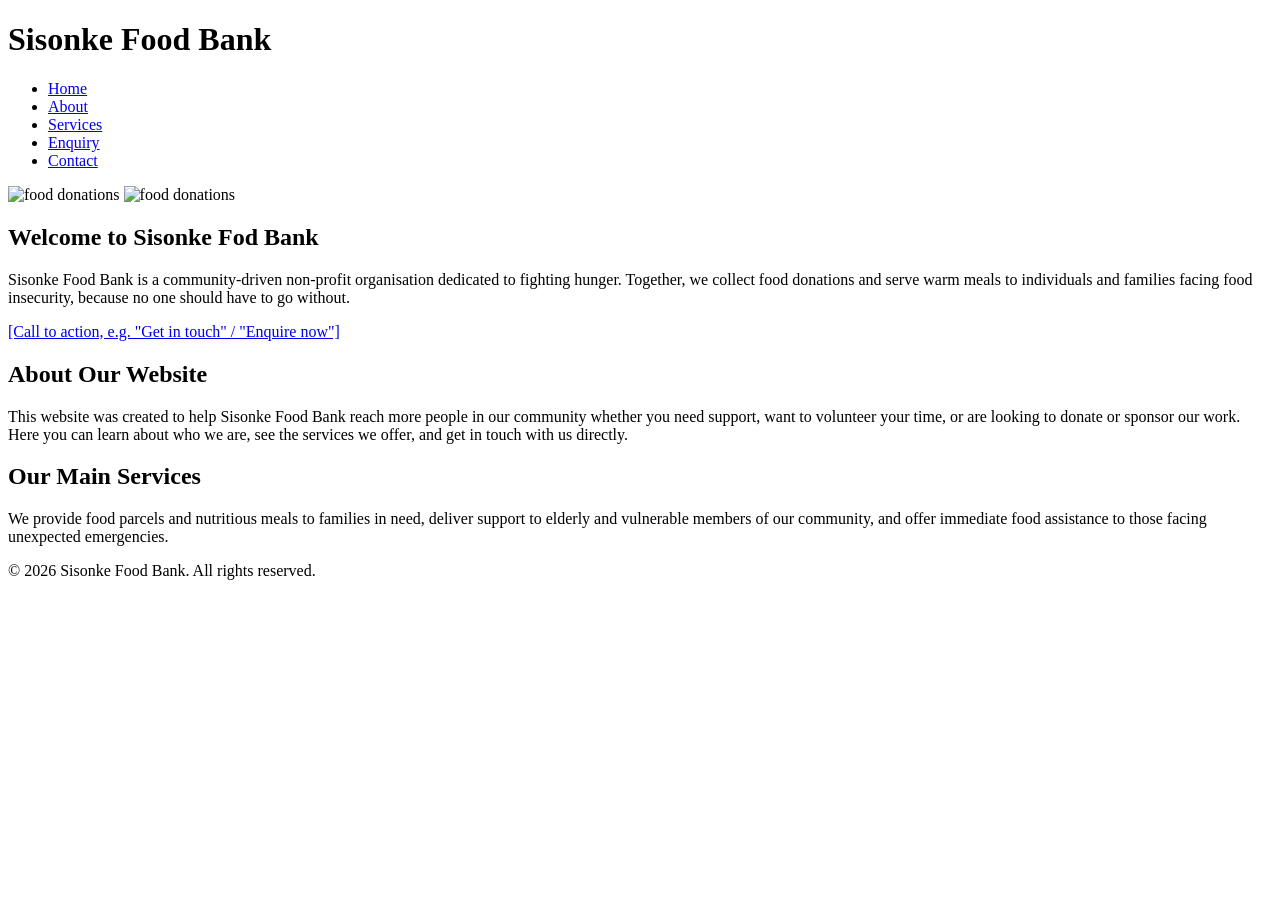
==== index.html @ 9cd8a1ff "Add files via upload WEDE5020 PART1" ====
<!DOCTYPE html>
<html lang="en">
<head>
    <meta charset="UTF-8">
    <meta name="viewport" content="width=device-width, initial-scale=1.0">
    <meta name="description" content="[Website description]">
    <meta name="author" content="Lesedi Mogadime">
    <title>Sisonke Food Bank - Home</title>
</head>
<body>

    <header>
        <h1>Sisonke Food Bank</h1>

        <nav>
            <ul>
                <li><a href="index.html">Home</a></li>
                <li><a href="about.html">About</a></li>
                <li><a href="services.html">Services</a></li>
                <li><a href="enquiry.html">Enquiry</a></li>
                <li><a href="contact.html">Contact</a></li>
            </ul>
        </nav>
    </header>

    <main>
        <section>
            <img src="images/food bank.jpg" alt="food donations" width="300" height="169"> 
            <img src="images/food bank 22.jpg" alt="food donations" width="300" height="200">
            <h2>Welcome to Sisonke Fod Bank</h2>
            <p>Sisonke Food Bank is a community-driven non-profit organisation dedicated to fighting hunger.
   Together, we collect food donations and serve warm meals to individuals and families
   facing food insecurity, because no one should have to go without.</p>
            <p><a href="enquiry.html">[Call to action, e.g. "Get in touch" / "Enquire now"]</a></p>
        </section>

        <section>
            <h2>About Our Website</h2>
            <p>This website was created to help Sisonke Food Bank reach more people in our community
   whether you need support, want to volunteer your time, or are looking to donate or
   sponsor our work. Here you can learn about who we are, see the services we offer,
   and get in touch with us directly.</p>
        </section>

        <section>
            <h2>Our Main Services</h2>
            <p>We provide food parcels and nutritious meals to families in need, deliver support to
   elderly and vulnerable members of our community, and offer immediate food assistance
   to those facing unexpected emergencies.</p>
        </section>
    </main>

    <footer>
        <p>&copy; 2026 Sisonke Food Bank. All rights reserved.</p>
    </footer>

</body>
</html>
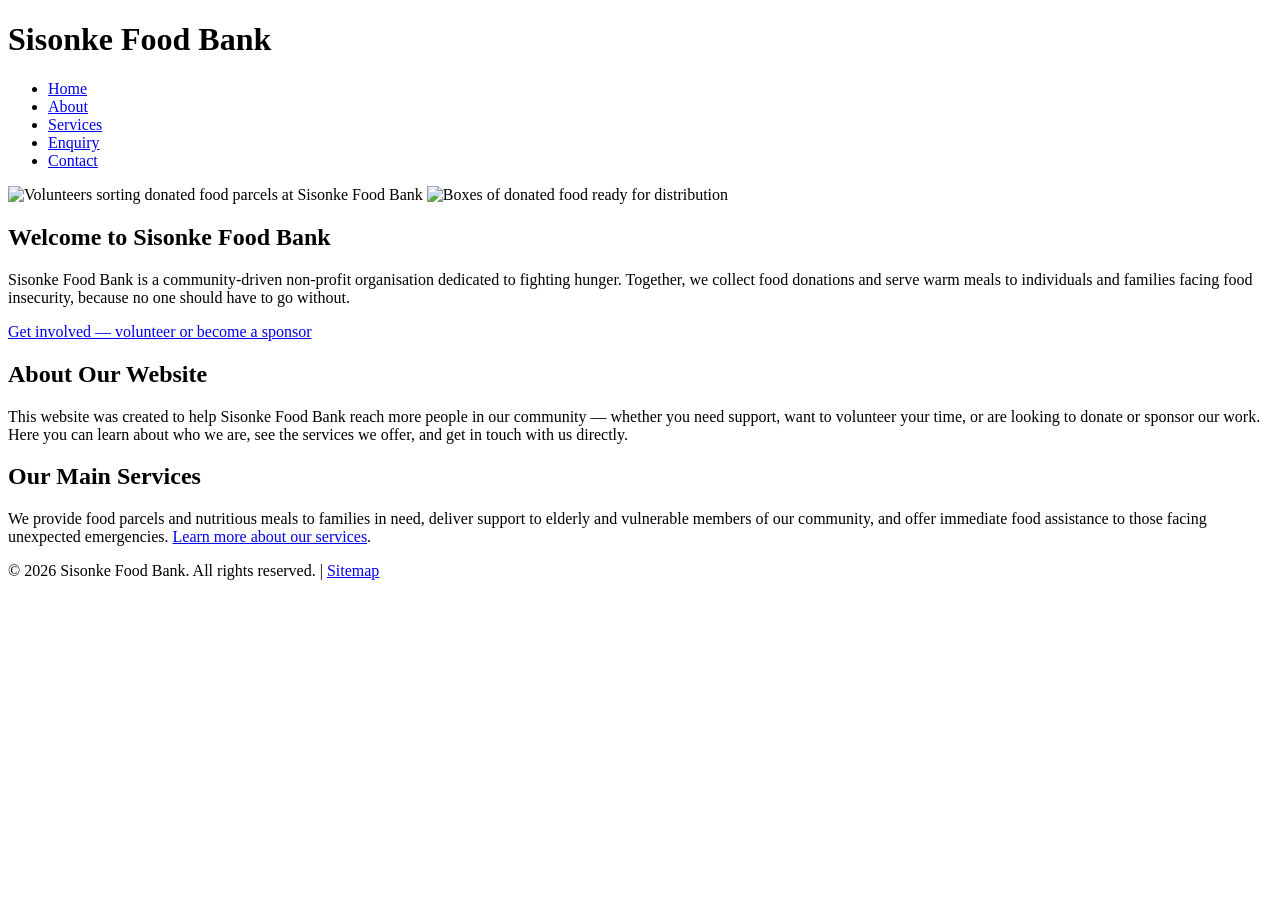
==== commit 8431b7bc: "Add files via upload PART2" ====
--- a/index.html
+++ b/index.html
@@ -1,58 +1,66 @@
-<!DOCTYPE html>
-<html lang="en">
-<head>
-    <meta charset="UTF-8">
-    <meta name="viewport" content="width=device-width, initial-scale=1.0">
-    <meta name="description" content="[Website description]">
-    <meta name="author" content="Lesedi Mogadime">
-    <title>Sisonke Food Bank - Home</title>
-</head>
-<body>
-
-    <header>
-        <h1>Sisonke Food Bank</h1>
-
-        <nav>
-            <ul>
-                <li><a href="index.html">Home</a></li>
-                <li><a href="about.html">About</a></li>
-                <li><a href="services.html">Services</a></li>
-                <li><a href="enquiry.html">Enquiry</a></li>
-                <li><a href="contact.html">Contact</a></li>
-            </ul>
-        </nav>
-    </header>
-
-    <main>
-        <section>
-            <img src="images/food bank.jpg" alt="food donations" width="300" height="169"> 
-            <img src="images/food bank 22.jpg" alt="food donations" width="300" height="200">
-            <h2>Welcome to Sisonke Fod Bank</h2>
-            <p>Sisonke Food Bank is a community-driven non-profit organisation dedicated to fighting hunger.
-   Together, we collect food donations and serve warm meals to individuals and families
-   facing food insecurity, because no one should have to go without.</p>
-            <p><a href="enquiry.html">[Call to action, e.g. "Get in touch" / "Enquire now"]</a></p>
-        </section>
-
-        <section>
-            <h2>About Our Website</h2>
-            <p>This website was created to help Sisonke Food Bank reach more people in our community
-   whether you need support, want to volunteer your time, or are looking to donate or
-   sponsor our work. Here you can learn about who we are, see the services we offer,
-   and get in touch with us directly.</p>
-        </section>
-
-        <section>
-            <h2>Our Main Services</h2>
-            <p>We provide food parcels and nutritious meals to families in need, deliver support to
-   elderly and vulnerable members of our community, and offer immediate food assistance
-   to those facing unexpected emergencies.</p>
-        </section>
-    </main>
-
-    <footer>
-        <p>&copy; 2026 Sisonke Food Bank. All rights reserved.</p>
-    </footer>
-
-</body>
-</html>+<!DOCTYPE html>
+<html lang="en">
+<head>
+    <meta charset="UTF-8">
+    <meta name="viewport" content="width=device-width, initial-scale=1.0">
+    <meta name="description" content="Sisonke Food Bank collects donations and serves meals to fight hunger and support families in need.">
+    <meta name="author" content="Lesedi Mogadime">
+    <title>Sisonke Food Bank - Home</title>
+    <link rel="stylesheet" href="css/style.css">
+</head>
+<body>
+
+    <!-- Site header: logo/name and main navigation, repeated identically on every page -->
+    <header>
+        <h1>Sisonke Food Bank</h1>
+
+        <nav>
+            <ul>
+                <li><a href="index.html">Home</a></li>
+                <li><a href="about.html">About</a></li>
+                <li><a href="services.html">Services</a></li>
+                <li><a href="enquiry.html">Enquiry</a></li>
+                <li><a href="contact.html">Contact</a></li>
+            </ul>
+        </nav>
+    </header>
+
+    <main>
+        <!-- Hero section: introduces the organisation and gives a call to action -->
+        <section class="hero">
+            <div class="hero-images">
+                <img src="images/food-bank.jpg" alt="Volunteers sorting donated food parcels at Sisonke Food Bank" width="300" height="169">
+                <img src="images/food-bank-22.jpg" alt="Boxes of donated food ready for distribution" width="300" height="200">
+            </div>
+            <h2>Welcome to Sisonke Food Bank</h2>
+            <p>Sisonke Food Bank is a community-driven non-profit organisation dedicated to fighting hunger.
+               Together, we collect food donations and serve warm meals to individuals and families
+               facing food insecurity, because no one should have to go without.</p>
+            <p><a href="enquiry.html" class="cta-button">Get involved &mdash; volunteer or become a sponsor</a></p>
+        </section>
+
+        <!-- Short summary section explaining the purpose of the website itself -->
+        <section>
+            <h2>About Our Website</h2>
+            <p>This website was created to help Sisonke Food Bank reach more people in our community &mdash;
+               whether you need support, want to volunteer your time, or are looking to donate or
+               sponsor our work. Here you can learn about who we are, see the services we offer,
+               and get in touch with us directly.</p>
+        </section>
+
+        <!-- Brief services teaser, linking through to the full Services page -->
+        <section>
+            <h2>Our Main Services</h2>
+            <p>We provide food parcels and nutritious meals to families in need, deliver support to
+               elderly and vulnerable members of our community, and offer immediate food assistance
+               to those facing unexpected emergencies. <a href="services.html">Learn more about our services</a>.</p>
+        </section>
+    </main>
+
+    <!-- Site footer: copyright and sitemap link, repeated identically on every page -->
+    <footer>
+        <p>&copy; 2026 Sisonke Food Bank. All rights reserved. | <a href="sitemap.html">Sitemap</a></p>
+    </footer>
+
+</body>
+</html>
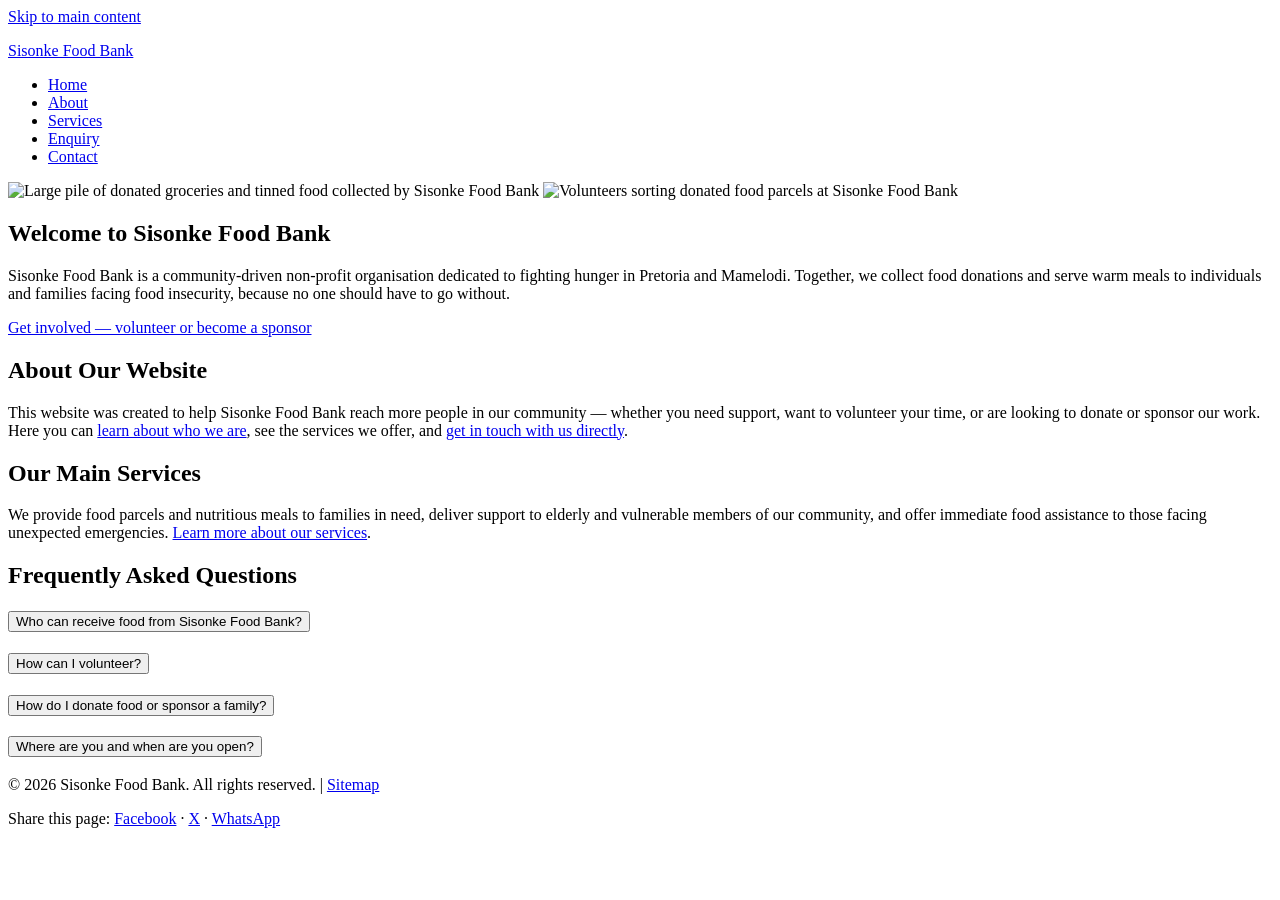
==== commit 4ef21224: "Add files via upload P3/POE" ====
--- a/index.html
+++ b/index.html
@@ -3,20 +3,98 @@
 <head>
     <meta charset="UTF-8">
     <meta name="viewport" content="width=device-width, initial-scale=1.0">
-    <meta name="description" content="Sisonke Food Bank collects donations and serves meals to fight hunger and support families in need.">
+
+    <!-- SEO: unique title (under 60 characters where possible), description and keywords for this page -->
+    <title>Sisonke Food Bank | Food Bank and Soup Kitchen in Pretoria</title>
+    <meta name="description" content="Sisonke Food Bank collects food donations and serves warm meals to families facing hunger in Pretoria and Mamelodi. Donate, volunteer or sponsor today.">
+    <meta name="keywords" content="food bank Pretoria, soup kitchen Pretoria, food parcels, donate food, volunteer Pretoria, Mamelodi food bank, fighting hunger, non-profit">
     <meta name="author" content="Lesedi Mogadime">
-    <title>Sisonke Food Bank - Home</title>
+    <link rel="canonical" href="https://sisonkefoodbank.netlify.app/index.html">
+
+    <!-- Security: only allow scripts, styles, images and connections from the places this site actually uses -->
+    <meta http-equiv="Content-Security-Policy" content="default-src 'self'; script-src 'self' https://cdnjs.cloudflare.com; style-src 'self' 'unsafe-inline' https://cdnjs.cloudflare.com https://fonts.googleapis.com; font-src https://fonts.gstatic.com; img-src 'self' data: https://*.basemaps.cartocdn.com https://server.arcgisonline.com https://cdnjs.cloudflare.com; connect-src 'self' https://jsonplaceholder.typicode.com; object-src 'none'; base-uri 'self'; form-action 'self' mailto:">
+    <meta name="referrer" content="strict-origin-when-cross-origin">
+    <meta name="theme-color" content="#2f5233">
+
+    <!-- Social media previews (Open Graph) so shared links look good on Facebook, WhatsApp, etc. -->
+    <meta property="og:type" content="website">
+    <meta property="og:site_name" content="Sisonke Food Bank">
+    <meta property="og:title" content="Sisonke Food Bank | Food Bank and Soup Kitchen in Pretoria">
+    <meta property="og:description" content="Sisonke Food Bank collects food donations and serves warm meals to families facing hunger in Pretoria and Mamelodi. Donate, volunteer or sponsor today.">
+    <meta property="og:url" content="https://sisonkefoodbank.netlify.app/index.html">
+    <meta property="og:image" content="https://sisonkefoodbank.netlify.app/images/donated-food-pile.jpg">
+    <meta property="og:locale" content="en_ZA">
+    <meta name="twitter:card" content="summary_large_image">
+
+    <link rel="icon" type="image/svg+xml" href="images/favicon.svg">
+
+    <!-- Page speed: connect early to the font host and swap fonts in without blocking text -->
+    <link rel="preconnect" href="https://fonts.googleapis.com">
+    <link rel="preconnect" href="https://fonts.gstatic.com" crossorigin>
+    <link href="https://fonts.googleapis.com/css2?family=Open+Sans:wght@400;600;700&family=Poppins:wght@600;700&display=swap" rel="stylesheet">
     <link rel="stylesheet" href="css/style.css">
+    <!-- Local SEO: structured data that tells search engines about our organisation and both branches -->
+    <script type="application/ld+json">
+{
+  "@context": "https://schema.org",
+  "@type": "NGO",
+  "name": "Sisonke Food Bank",
+  "url": "https://sisonkefoodbank.netlify.app/",
+  "logo": "https://sisonkefoodbank.netlify.app/images/favicon.svg",
+  "description": "Community food bank and soup kitchen fighting hunger in Pretoria and Mamelodi.",
+  "areaServed": "Pretoria, Gauteng, South Africa",
+  "location": [
+    {
+      "@type": "Place",
+      "name": "Sisonke Food Bank - Pretoria Central",
+      "telephone": "+27817340215",
+      "address": {
+        "@type": "PostalAddress",
+        "addressLocality": "Pretoria",
+        "postalCode": "0002",
+        "addressRegion": "Gauteng",
+        "addressCountry": "ZA"
+      },
+      "geo": {
+        "@type": "GeoCoordinates",
+        "latitude": -25.7461,
+        "longitude": 28.1881
+      }
+    },
+    {
+      "@type": "Place",
+      "name": "Sisonke Food Bank - Mamelodi Branch",
+      "telephone": "+27817340216",
+      "address": {
+        "@type": "PostalAddress",
+        "streetAddress": "Solomon Mahlangu Drive",
+        "addressLocality": "Mamelodi",
+        "addressRegion": "Gauteng",
+        "postalCode": "0122",
+        "addressCountry": "ZA"
+      },
+      "geo": {
+        "@type": "GeoCoordinates",
+        "latitude": -25.714,
+        "longitude": 28.356
+      }
+    }
+  ]
+}
+    </script>
 </head>
 <body>
 
+    <!-- Accessibility: lets keyboard and screen-reader users skip straight to the page content -->
+    <a class="skip-link" href="#main">Skip to main content</a>
+
     <!-- Site header: logo/name and main navigation, repeated identically on every page -->
     <header>
-        <h1>Sisonke Food Bank</h1>
+        <p class="site-title"><a href="index.html">Sisonke Food Bank</a></p>
 
-        <nav>
+        <nav aria-label="Main navigation">
             <ul>
-                <li><a href="index.html">Home</a></li>
+                <li><a href="index.html" aria-current="page">Home</a></li>
                 <li><a href="about.html">About</a></li>
                 <li><a href="services.html">Services</a></li>
                 <li><a href="enquiry.html">Enquiry</a></li>
@@ -25,42 +103,85 @@
         </nav>
     </header>
 
-    <main>
-        <!-- Hero section: introduces the organisation and gives a call to action -->
+    <main id="main">
+        <!-- Hero section: introduces the organisation and gives a call to action.
+             The first image is the most important one, so it loads straight away (fetchpriority). -->
         <section class="hero">
             <div class="hero-images">
-                <img src="images/food-bank.jpg" alt="Volunteers sorting donated food parcels at Sisonke Food Bank" width="300" height="169">
-                <img src="images/food-bank-22.jpg" alt="Boxes of donated food ready for distribution" width="300" height="200">
+                <img src="images/donated-food-pile.jpg" alt="Large pile of donated groceries and tinned food collected by Sisonke Food Bank" width="1200" height="675" fetchpriority="high">
+                <img src="images/volunteers-sorting-food-donations.jpg" alt="Volunteers sorting donated food parcels at Sisonke Food Bank" width="300" height="200">
             </div>
-            <h2>Welcome to Sisonke Food Bank</h2>
-            <p>Sisonke Food Bank is a community-driven non-profit organisation dedicated to fighting hunger.
-               Together, we collect food donations and serve warm meals to individuals and families
-               facing food insecurity, because no one should have to go without.</p>
+            <h1>Welcome to Sisonke Food Bank</h1>
+            <p>Sisonke Food Bank is a community-driven non-profit organisation dedicated to fighting hunger
+               in Pretoria and Mamelodi. Together, we collect food donations and serve warm meals to individuals
+               and families facing food insecurity, because no one should have to go without.</p>
             <p><a href="enquiry.html" class="cta-button">Get involved &mdash; volunteer or become a sponsor</a></p>
         </section>
 
         <!-- Short summary section explaining the purpose of the website itself -->
-        <section>
+        <section class="reveal">
             <h2>About Our Website</h2>
             <p>This website was created to help Sisonke Food Bank reach more people in our community &mdash;
                whether you need support, want to volunteer your time, or are looking to donate or
-               sponsor our work. Here you can learn about who we are, see the services we offer,
-               and get in touch with us directly.</p>
+               sponsor our work. Here you can <a href="about.html">learn about who we are</a>, see the services we offer,
+               and <a href="contact.html">get in touch with us directly</a>.</p>
         </section>
 
         <!-- Brief services teaser, linking through to the full Services page -->
-        <section>
+        <section class="reveal">
             <h2>Our Main Services</h2>
             <p>We provide food parcels and nutritious meals to families in need, deliver support to
                elderly and vulnerable members of our community, and offer immediate food assistance
                to those facing unexpected emergencies. <a href="services.html">Learn more about our services</a>.</p>
         </section>
+
+        <!-- Interactive element: accordion. Clicking a question opens its answer (see js/main.js) -->
+        <section class="reveal" aria-labelledby="faq-heading">
+            <h2 id="faq-heading">Frequently Asked Questions</h2>
+            <div class="accordion">
+                <div class="accordion-item">
+                    <h3><button type="button" class="accordion-trigger" id="faq-1-btn" aria-expanded="false" aria-controls="faq-1">Who can receive food from Sisonke Food Bank?</button></h3>
+                    <div class="accordion-panel" id="faq-1" role="region" aria-labelledby="faq-1-btn" hidden>
+                        <p>Anyone facing hunger in Pretoria or Mamelodi is welcome. Visit either branch during opening
+                           hours, or read about our <a href="services.html">Immediate Food Assistance</a> programme for urgent cases.</p>
+                    </div>
+                </div>
+                <div class="accordion-item">
+                    <h3><button type="button" class="accordion-trigger" id="faq-2-btn" aria-expanded="false" aria-controls="faq-2">How can I volunteer?</button></h3>
+                    <div class="accordion-panel" id="faq-2" role="region" aria-labelledby="faq-2-btn" hidden>
+                        <p>Fill in our <a href="enquiry.html">enquiry form</a>, choose &ldquo;Volunteering&rdquo; and pick a start date.
+                           We will confirm your shift and provide all equipment and training.</p>
+                    </div>
+                </div>
+                <div class="accordion-item">
+                    <h3><button type="button" class="accordion-trigger" id="faq-3-btn" aria-expanded="false" aria-controls="faq-3">How do I donate food or sponsor a family?</button></h3>
+                    <div class="accordion-panel" id="faq-3" role="region" aria-labelledby="faq-3-btn" hidden>
+                        <p>Drop non-perishable food at either branch, or use the <a href="enquiry.html">enquiry form</a> to
+                           sponsor families and receive an instant cost estimate.</p>
+                    </div>
+                </div>
+                <div class="accordion-item">
+                    <h3><button type="button" class="accordion-trigger" id="faq-4-btn" aria-expanded="false" aria-controls="faq-4">Where are you and when are you open?</button></h3>
+                    <div class="accordion-panel" id="faq-4" role="region" aria-labelledby="faq-4-btn" hidden>
+                        <p>We have branches in Pretoria Central and Mamelodi, open Monday to Friday 08:00 &ndash; 16:00 and
+                           Saturday 08:00 &ndash; 14:00. See the <a href="contact.html">interactive map</a> for directions.</p>
+                    </div>
+                </div>
+            </div>
+        </section>
     </main>
 
-    <!-- Site footer: copyright and sitemap link, repeated identically on every page -->
+    <!-- Site footer: copyright, sitemap link and social sharing, repeated identically on every page -->
     <footer>
         <p>&copy; 2026 Sisonke Food Bank. All rights reserved. | <a href="sitemap.html">Sitemap</a></p>
+        <p class="share-links">Share this page:
+            <a href="#" data-share="facebook" target="_blank" rel="noopener noreferrer">Facebook</a> &middot;
+            <a href="#" data-share="x" target="_blank" rel="noopener noreferrer">X</a> &middot;
+            <a href="#" data-share="whatsapp" target="_blank" rel="noopener noreferrer">WhatsApp</a>
+        </p>
     </footer>
 
+    <!-- JavaScript is loaded last with "defer" so it never slows down the page appearing -->
+    <script src="js/main.js" defer></script>
 </body>
 </html>
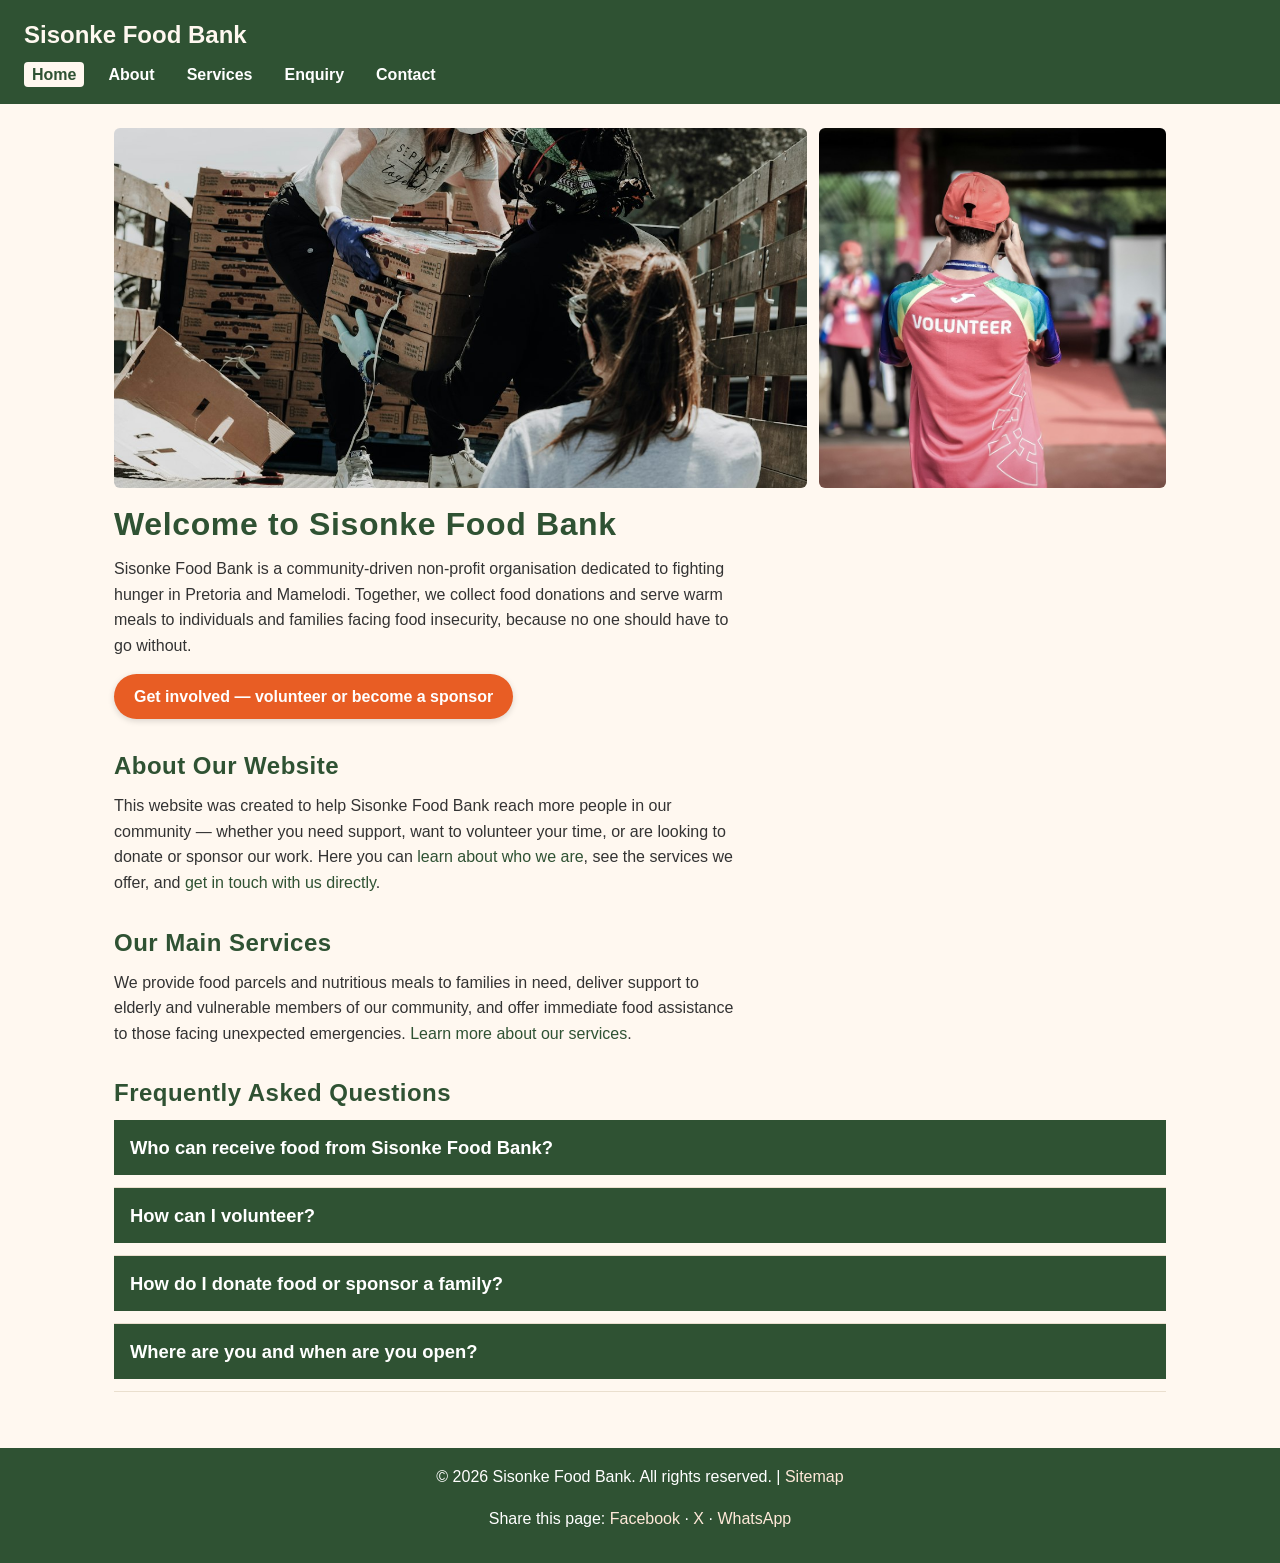
==== commit 8d78eaf7: "Fix website to display color and images (6ae8dd58f33e4a5db909a30d) Co-Authored-By: Lesedi-Ayanda <26" ====
--- a/index.html
+++ b/index.html
@@ -32,7 +32,7 @@
     <link rel="preconnect" href="https://fonts.googleapis.com">
     <link rel="preconnect" href="https://fonts.gstatic.com" crossorigin>
     <link href="https://fonts.googleapis.com/css2?family=Open+Sans:wght@400;600;700&family=Poppins:wght@600;700&display=swap" rel="stylesheet">
-    <link rel="stylesheet" href="css/style.css">
+    <link rel="stylesheet" href="style.css">
     <!-- Local SEO: structured data that tells search engines about our organisation and both branches -->
     <script type="application/ld+json">
 {
@@ -108,8 +108,8 @@
              The first image is the most important one, so it loads straight away (fetchpriority). -->
         <section class="hero">
             <div class="hero-images">
-                <img src="images/donated-food-pile.jpg" alt="Large pile of donated groceries and tinned food collected by Sisonke Food Bank" width="1200" height="675" fetchpriority="high">
-                <img src="images/volunteers-sorting-food-donations.jpg" alt="Volunteers sorting donated food parcels at Sisonke Food Bank" width="300" height="200">
+                <img src="images/donated-food-pile.jpg" alt="Volunteers unloading boxes of food donations" width="1200" height="675" fetchpriority="high">
+                <img src="images/volunteers-sorting-food-donations.jpg" alt="A volunteer taking part in a community event" width="300" height="200">
             </div>
             <h1>Welcome to Sisonke Food Bank</h1>
             <p>Sisonke Food Bank is a community-driven non-profit organisation dedicated to fighting hunger
--- a/style.css
+++ b/style.css
@@ -0,0 +1,352 @@
+/* ==========================================================================
+   Sisonke Food Bank - style.css
+   ========================================================================== */
+
+/* --------------------------------------------------------------------------
+   1. CSS RESET / BASE STYLES
+   -------------------------------------------------------------------------- */
+* {
+    margin: 0;
+    padding: 0;
+    box-sizing: border-box;
+}
+
+html {
+    /* 1rem = 16px by default; using rem throughout keeps text scalable */
+    font-size: 100%;
+    scroll-behavior: smooth;
+}
+
+body {
+    font-family: 'Open Sans', Arial, Helvetica, sans-serif;
+    font-size: 1rem;
+    line-height: 1.6;
+    color: #333333;
+    background-color: #fff8f0; /* warm cream background */
+}
+
+img {
+    /* Responsive images: never overflow their container, keep proportions */
+    max-width: 100%;
+    height: auto;
+    display: block;
+    border-radius: 6px;
+}
+
+a {
+    color: #2f5233;
+    text-decoration: none;
+}
+
+a:hover,
+a:focus {
+    color: #e85d24;
+    text-decoration: underline;
+}
+
+/* --------------------------------------------------------------------------
+   2. TYPOGRAPHY
+   -------------------------------------------------------------------------- */
+h1, h2, h3 {
+    font-family: 'Poppins', 'Segoe UI', sans-serif;
+    font-weight: 700;
+    line-height: 1.25;
+    color: #2f5233; /* deep green for headings */
+    margin-bottom: 0.75rem;
+    letter-spacing: 0.02em;
+}
+
+h1 {
+    font-size: 2rem;
+}
+
+h2 {
+    font-size: 1.5rem;
+    margin-top: 1.5rem;
+}
+
+h3 {
+    font-size: 1.15rem;
+    color: #e85d24; /* warm orange for sub-headings */
+}
+
+p {
+    margin-bottom: 1rem;
+    max-width: 70ch; /* comfortable reading line-length */
+}
+
+ul, ol {
+    margin-bottom: 1rem;
+    padding-left: 1.5rem;
+}
+
+/* --------------------------------------------------------------------------
+   3. LAYOUT STRUCTURE (Flexbox + Grid)
+   -------------------------------------------------------------------------- */
+header {
+    background-color: #2f5233;
+    color: #ffffff;
+    padding: 1rem 1.5rem;
+    display: flex;
+    flex-direction: column;
+    gap: 0.5rem;
+}
+
+header h1 {
+    color: #ffffff;
+    font-size: 1.5rem;
+    margin-bottom: 0;
+}
+
+nav ul {
+    list-style: none;
+    padding-left: 0;
+    margin-bottom: 0;
+    display: flex;
+    flex-wrap: wrap;
+    gap: 1rem;
+}
+
+nav a {
+    color: #ffffff;
+    font-weight: 600;
+    padding: 0.25rem 0.5rem;
+    border-radius: 4px;
+    transition: background-color 0.2s ease-in-out;
+}
+
+nav a:hover,
+nav a:focus {
+    background-color: #e85d24;
+    color: #ffffff;
+    text-decoration: none;
+}
+
+main {
+    max-width: 1100px;
+    margin: 0 auto;
+    padding: 1.5rem;
+}
+
+section {
+    margin-bottom: 2rem;
+}
+
+footer {
+    background-color: #2f5233;
+    color: #ffffff;
+    text-align: center;
+    padding: 1rem;
+}
+
+footer a {
+    color: #ffe9d9;
+}
+
+/* Hero section on the homepage */
+.hero-images {
+    display: flex;
+    flex-wrap: wrap;
+    gap: 0.75rem;
+    margin-bottom: 1rem;
+}
+
+.hero-images img {
+    flex: 1 1 250px;
+}
+
+/* Responsive card grid, used for Services and Contact locations */
+.card-grid {
+    display: grid;
+    grid-template-columns: repeat(auto-fit, minmax(260px, 1fr));
+    gap: 1.25rem;
+}
+
+.card {
+    background-color: #ffffff;
+    border: 1px solid #eadfce;
+    border-radius: 8px;
+    padding: 1.25rem;
+    box-shadow: 0 2px 6px rgba(0, 0, 0, 0.08);
+    transition: box-shadow 0.2s ease-in-out, transform 0.2s ease-in-out;
+}
+
+.card:hover {
+    box-shadow: 0 4px 12px rgba(0, 0, 0, 0.15);
+    transform: translateY(-2px);
+}
+
+/* --------------------------------------------------------------------------
+   4. VISUAL STYLES: buttons, forms, interactive states
+   -------------------------------------------------------------------------- */
+.cta-button {
+    display: inline-block;
+    background-color: #e85d24;
+    color: #ffffff;
+    padding: 0.6rem 1.25rem;
+    border-radius: 999px;
+    font-weight: 700;
+    box-shadow: 0 2px 6px rgba(0, 0, 0, 0.15);
+}
+
+.cta-button:hover,
+.cta-button:focus {
+    background-color: #cf4c17;
+    color: #ffffff;
+    text-decoration: none;
+}
+
+.cta-button:active {
+    transform: scale(0.98);
+}
+
+.site-form {
+    display: flex;
+    flex-direction: column;
+    max-width: 500px;
+    background-color: #ffffff;
+    border: 1px solid #eadfce;
+    border-radius: 8px;
+    padding: 1.5rem;
+    box-shadow: 0 2px 6px rgba(0, 0, 0, 0.08);
+}
+
+.site-form label {
+    font-weight: 600;
+    margin-top: 0.75rem;
+    margin-bottom: 0.25rem;
+}
+
+.site-form input,
+.site-form select,
+.site-form textarea {
+    font-family: inherit;
+    font-size: 1rem;
+    padding: 0.5rem;
+    border: 1px solid #cccccc;
+    border-radius: 4px;
+}
+
+.site-form input:focus,
+.site-form select:focus,
+.site-form textarea:focus {
+    outline: none;
+    border-color: #e85d24;
+    box-shadow: 0 0 0 3px rgba(232, 93, 36, 0.2);
+}
+
+.site-form button {
+    margin-top: 1.25rem;
+    align-self: flex-start;
+    background-color: #2f5233;
+    color: #ffffff;
+    border: none;
+    padding: 0.6rem 1.5rem;
+    border-radius: 999px;
+    font-weight: 700;
+    font-size: 1rem;
+    cursor: pointer;
+    transition: background-color 0.2s ease-in-out;
+}
+
+.site-form button:hover,
+.site-form button:focus {
+    background-color: #e85d24;
+}
+
+.site-form button:active {
+    transform: scale(0.98);
+}
+
+iframe {
+    max-width: 100%;
+    border-radius: 6px;
+    margin-top: 0.75rem;
+}
+
+/* --------------------------------------------------------------------------
+   5. RESPONSIVE DESIGN: breakpoints and media queries
+   -------------------------------------------------------------------------- */
+
+/* Tablet breakpoint: below 768px, tighten spacing and simplify nav wrapping */
+@media (max-width: 768px) {
+    main {
+        padding: 1rem;
+    }
+
+    h1 {
+        font-size: 1.6rem;
+    }
+
+    h2 {
+        font-size: 1.3rem;
+    }
+
+    .card-grid {
+        grid-template-columns: repeat(auto-fit, minmax(220px, 1fr));
+    }
+}
+
+/* Mobile breakpoint: below 480px, switch nav to a single column and
+   stack the hero images for a single-column reading experience */
+@media (max-width: 480px) {
+    header {
+        padding: 0.75rem 1rem;
+    }
+
+    nav ul {
+        flex-direction: column;
+        gap: 0.5rem;
+    }
+
+    .hero-images {
+        flex-direction: column;
+    }
+
+    .hero-images img {
+        flex: 1 1 auto;
+    }
+
+    .card-grid {
+        grid-template-columns: 1fr;
+    }
+
+    .site-form {
+        padding: 1rem;
+    }
+}
+
+/* Shared page elements and restored photo gallery. */
+.site-title { margin: 0; font-family: 'Poppins', sans-serif; font-size: 1.5rem; font-weight: 700; }
+.site-title a { color: #fff8f0; }
+nav a[aria-current="page"] { background: #fff8f0; color: #2f5233; }
+.skip-link { position: absolute; left: 1rem; top: 0; transform: translateY(-110%); background: #fff8f0; padding: .75rem; z-index: 10; }
+.skip-link:focus { transform: translateY(0); }
+:focus-visible { outline: 3px solid #b54419; outline-offset: 4px; }
+.hero-images { display: grid; grid-template-columns: 2fr 1fr; }
+.hero-images img { width: 100%; height: clamp(200px, 30vw, 360px); object-fit: cover; }
+.gallery { display: grid; grid-template-columns: repeat(3, minmax(0, 1fr)); gap: 1rem; padding: 0; list-style: none; }
+.gallery-item { display: block; width: 100%; padding: 0; border: 0; border-radius: 6px; background: #eadfce; cursor: zoom-in; overflow: hidden; }
+.gallery-item img { width: 100%; aspect-ratio: 4 / 3; object-fit: cover; transition: transform .2s; }
+.gallery-item:hover img { transform: scale(1.04); }
+.lightbox { margin: auto; width: min(960px, 94vw); max-height: 94vh; padding: 3rem 1rem 1rem; border: 0; border-radius: 8px; background: #fff8f0; color: #2f5233; }
+.lightbox::backdrop { background: rgb(20 32 23 / 85%); }
+.lightbox-image { max-height: 70vh; width: 100%; object-fit: contain; }
+.lightbox button { background: #2f5233; color: white; border: 0; border-radius: 4px; padding: .4rem 1rem; font-size: 1.5rem; cursor: pointer; }
+.lightbox-close { position: absolute; top: .4rem; right: .5rem; }
+.lightbox-prev, .lightbox-next { margin-top: .5rem; }
+.lightbox-next { float: right; }
+.lightbox figcaption { padding-top: .75rem; }
+.accordion-item { border-bottom: 1px solid #eadfce; }
+.accordion-trigger { width: 100%; text-align: left; padding: 1rem; border: 0; background: #2f5233; color: white; font: inherit; cursor: pointer; }
+.accordion-trigger[aria-expanded="true"] { background: #75412a; }
+.accordion-panel { padding: 1rem; background: white; }
+footer p { margin-left: auto; margin-right: auto; }
+@media (max-width: 600px) {
+    .hero-images, .gallery { grid-template-columns: 1fr; }
+    .hero-images img { height: auto; aspect-ratio: 3 / 2; }
+}
+@media (prefers-reduced-motion: reduce) {
+    html { scroll-behavior: auto; }
+    *, *::before, *::after { transition: none !important; }
+}
